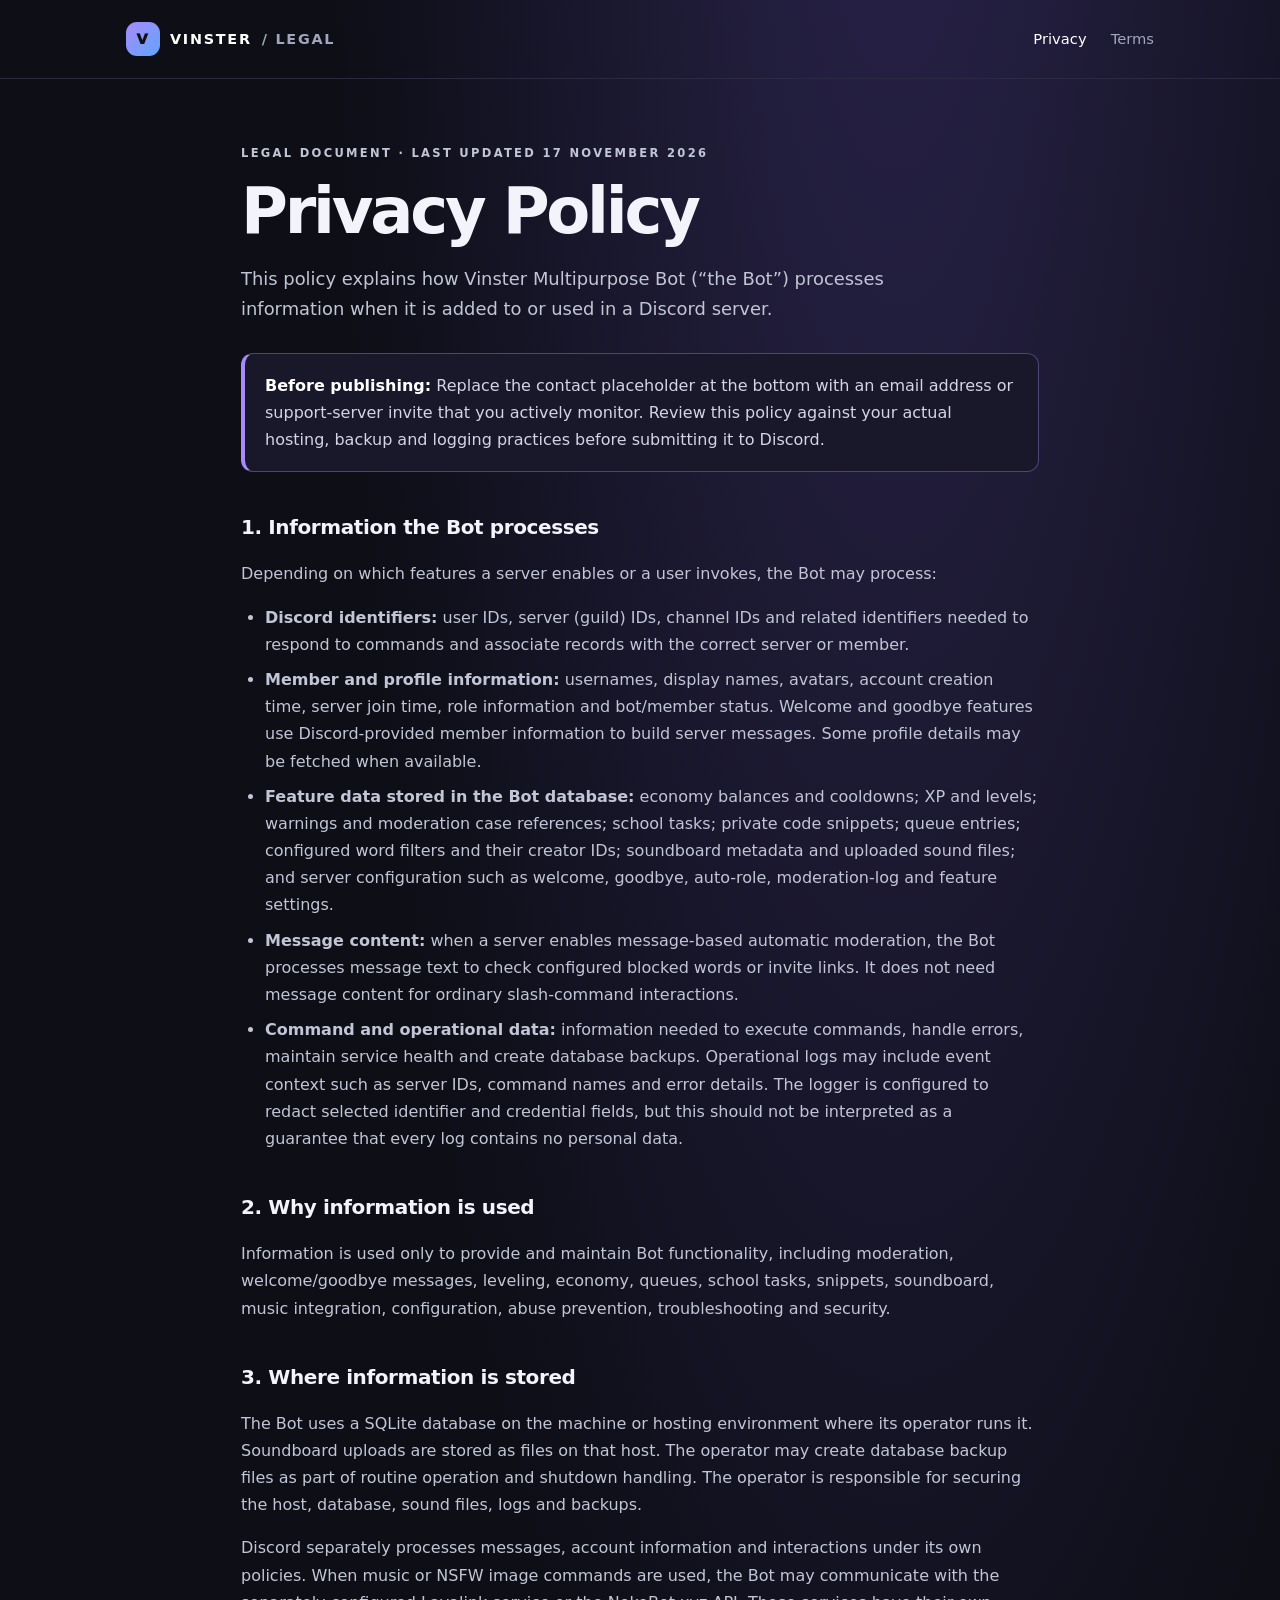
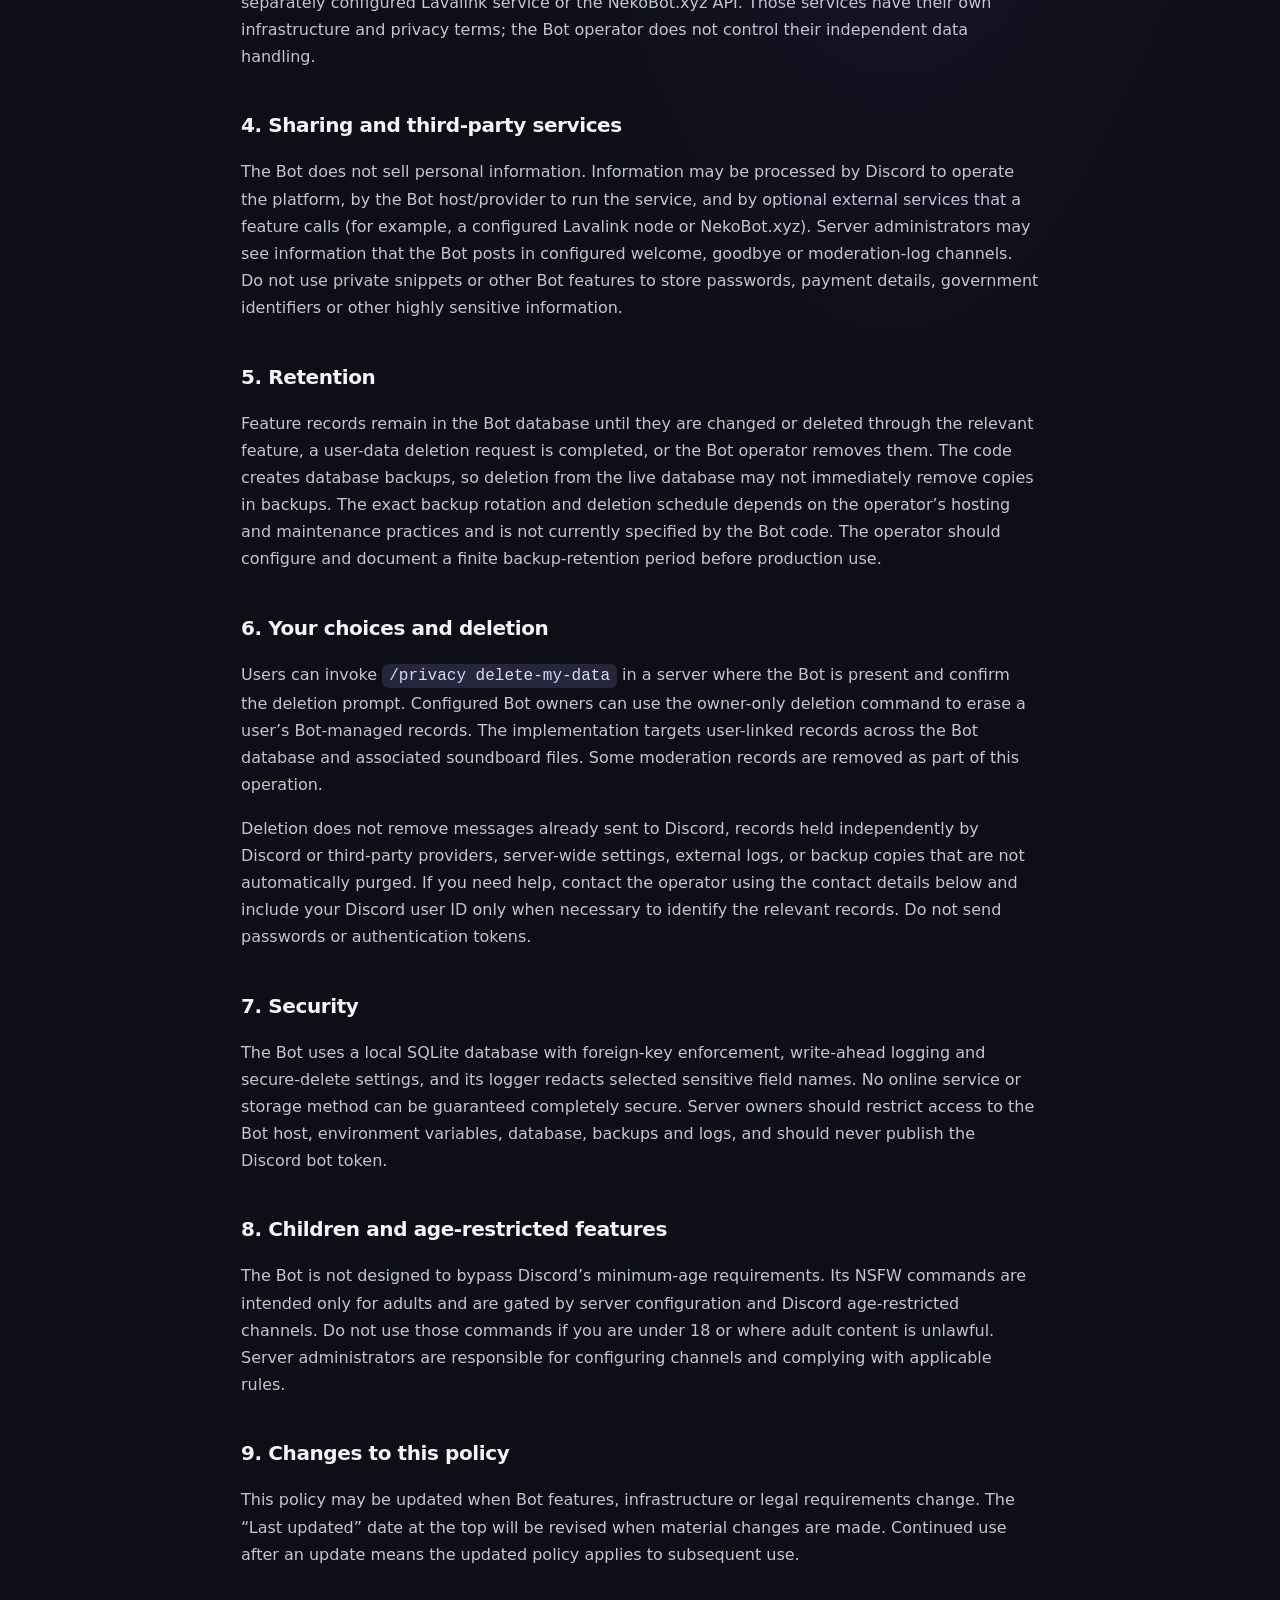
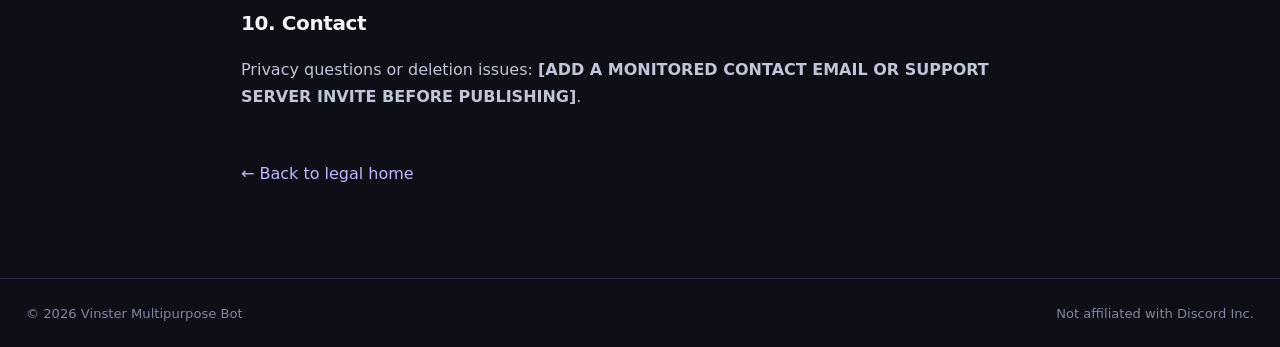
==== privacy.html @ ea8d3229 "Add files via upload" ====
<!doctype html><html lang="en"><head><meta charset="utf-8"><meta name="viewport" content="width=device-width,initial-scale=1"><meta name="theme-color" content="#10111b"><title>Privacy Policy — Vinster Multipurpose Bot</title><link rel="stylesheet" href="styles.css"></head><body>
<header class="top"><nav><a class="brand" href="index.html"><span class="mark">V</span> VINSTER <span class="muted">/ LEGAL</span></a><div class="navlinks"><a class="active" href="privacy.html">Privacy</a><a href="terms.html">Terms</a></div></nav></header>
<main class="document"><p class="eyebrow">LEGAL DOCUMENT · LAST UPDATED 17 NOVEMBER 2026</p><h1>Privacy Policy</h1><p class="lead">This policy explains how Vinster Multipurpose Bot (“the Bot”) processes information when it is added to or used in a Discord server.</p>
<div class="notice"><strong>Before publishing:</strong> Replace the contact placeholder at the bottom with an email address or support-server invite that you actively monitor. Review this policy against your actual hosting, backup and logging practices before submitting it to Discord.</div>
<h2>1. Information the Bot processes</h2><p>Depending on which features a server enables or a user invokes, the Bot may process:</p><ul><li><strong>Discord identifiers:</strong> user IDs, server (guild) IDs, channel IDs and related identifiers needed to respond to commands and associate records with the correct server or member.</li><li><strong>Member and profile information:</strong> usernames, display names, avatars, account creation time, server join time, role information and bot/member status. Welcome and goodbye features use Discord-provided member information to build server messages. Some profile details may be fetched when available.</li><li><strong>Feature data stored in the Bot database:</strong> economy balances and cooldowns; XP and levels; warnings and moderation case references; school tasks; private code snippets; queue entries; configured word filters and their creator IDs; soundboard metadata and uploaded sound files; and server configuration such as welcome, goodbye, auto-role, moderation-log and feature settings.</li><li><strong>Message content:</strong> when a server enables message-based automatic moderation, the Bot processes message text to check configured blocked words or invite links. It does not need message content for ordinary slash-command interactions.</li><li><strong>Command and operational data:</strong> information needed to execute commands, handle errors, maintain service health and create database backups. Operational logs may include event context such as server IDs, command names and error details. The logger is configured to redact selected identifier and credential fields, but this should not be interpreted as a guarantee that every log contains no personal data.</li></ul>
<h2>2. Why information is used</h2><p>Information is used only to provide and maintain Bot functionality, including moderation, welcome/goodbye messages, leveling, economy, queues, school tasks, snippets, soundboard, music integration, configuration, abuse prevention, troubleshooting and security.</p>
<h2>3. Where information is stored</h2><p>The Bot uses a SQLite database on the machine or hosting environment where its operator runs it. Soundboard uploads are stored as files on that host. The operator may create database backup files as part of routine operation and shutdown handling. The operator is responsible for securing the host, database, sound files, logs and backups.</p><p>Discord separately processes messages, account information and interactions under its own policies. When music or NSFW image commands are used, the Bot may communicate with the separately configured Lavalink service or the NekoBot.xyz API. Those services have their own infrastructure and privacy terms; the Bot operator does not control their independent data handling.</p>
<h2>4. Sharing and third-party services</h2><p>The Bot does not sell personal information. Information may be processed by Discord to operate the platform, by the Bot host/provider to run the service, and by optional external services that a feature calls (for example, a configured Lavalink node or NekoBot.xyz). Server administrators may see information that the Bot posts in configured welcome, goodbye or moderation-log channels. Do not use private snippets or other Bot features to store passwords, payment details, government identifiers or other highly sensitive information.</p>
<h2>5. Retention</h2><p>Feature records remain in the Bot database until they are changed or deleted through the relevant feature, a user-data deletion request is completed, or the Bot operator removes them. The code creates database backups, so deletion from the live database may not immediately remove copies in backups. The exact backup rotation and deletion schedule depends on the operator’s hosting and maintenance practices and is not currently specified by the Bot code. The operator should configure and document a finite backup-retention period before production use.</p>
<h2>6. Your choices and deletion</h2><p>Users can invoke <code>/privacy delete-my-data</code> in a server where the Bot is present and confirm the deletion prompt. Configured Bot owners can use the owner-only deletion command to erase a user’s Bot-managed records. The implementation targets user-linked records across the Bot database and associated soundboard files. Some moderation records are removed as part of this operation.</p><p>Deletion does not remove messages already sent to Discord, records held independently by Discord or third-party providers, server-wide settings, external logs, or backup copies that are not automatically purged. If you need help, contact the operator using the contact details below and include your Discord user ID only when necessary to identify the relevant records. Do not send passwords or authentication tokens.</p>
<h2>7. Security</h2><p>The Bot uses a local SQLite database with foreign-key enforcement, write-ahead logging and secure-delete settings, and its logger redacts selected sensitive field names. No online service or storage method can be guaranteed completely secure. Server owners should restrict access to the Bot host, environment variables, database, backups and logs, and should never publish the Discord bot token.</p>
<h2>8. Children and age-restricted features</h2><p>The Bot is not designed to bypass Discord’s minimum-age requirements. Its NSFW commands are intended only for adults and are gated by server configuration and Discord age-restricted channels. Do not use those commands if you are under 18 or where adult content is unlawful. Server administrators are responsible for configuring channels and complying with applicable rules.</p>
<h2>9. Changes to this policy</h2><p>This policy may be updated when Bot features, infrastructure or legal requirements change. The “Last updated” date at the top will be revised when material changes are made. Continued use after an update means the updated policy applies to subsequent use.</p>
<h2>10. Contact</h2><p>Privacy questions or deletion issues: <strong>[ADD A MONITORED CONTACT EMAIL OR SUPPORT SERVER INVITE BEFORE PUBLISHING]</strong>.</p>
<p class="back"><a href="index.html">← Back to legal home</a></p></main><footer><span>© 2026 Vinster Multipurpose Bot</span><span>Not affiliated with Discord Inc.</span></footer></body></html>
---- styles.css ----
:root{color-scheme:dark;--bg:#0d0e16;--panel:#151725;--line:#292c40;--text:#f3f4fb;--muted:#a2a6bc;--accent:#a78bfa;--accent2:#60a5fa}*{box-sizing:border-box}body{margin:0;background:radial-gradient(ellipse at 70% -10%,#29234b 0,transparent 45%),var(--bg);color:var(--text);font:16px/1.7 Inter,ui-sans-serif,system-ui,-apple-system,Segoe UI,sans-serif}a{color:#c4b5fd;text-decoration:none}a:hover{color:#fff}nav{max-width:1080px;margin:auto;padding:22px 26px;display:flex;align-items:center;justify-content:space-between}.brand{font-weight:900;letter-spacing:.12em;color:#fff;font-size:.9rem;display:flex;align-items:center;gap:10px}.mark{display:grid;place-items:center;width:34px;height:34px;border-radius:11px;background:linear-gradient(135deg,var(--accent),var(--accent2));color:#111;font-weight:950}.muted{color:var(--muted)}.navlinks{display:flex;gap:24px;font-size:.92rem}.navlinks a{color:var(--muted)}.navlinks a:hover,.navlinks .active{color:#fff}.hero{min-height:490px;border-bottom:1px solid var(--line)}.hero-content{max-width:1080px;margin:0 auto;padding:85px 26px 100px}.eyebrow{font-size:.72rem;font-weight:800;letter-spacing:.2em;color:var(--accent);text-transform:uppercase}.hero h1{font-size:clamp(3rem,7vw,5.7rem);line-height:1.02;letter-spacing:-.06em;margin:18px 0}.hero h1 span{background:linear-gradient(90deg,#c4b5fd,#7dd3fc);background-clip:text;color:transparent}.lead{font-size:1.12rem;color:#b9bdd0;max-width:720px}.actions{display:flex;gap:12px;flex-wrap:wrap;margin-top:30px}.button{padding:12px 18px;border-radius:12px;font-weight:750}.primary{background:linear-gradient(110deg,#a78bfa,#60a5fa);color:#111}.secondary{border:1px solid #454861;color:#f3f4fb}.cards{max-width:1080px;margin:55px auto 90px;padding:0 26px;display:grid;grid-template-columns:repeat(2,minmax(0,1fr));gap:18px}.card{padding:28px;border:1px solid var(--line);border-radius:20px;background:linear-gradient(145deg,#191b2c,#121420);color:var(--text);transition:transform .2s,border-color .2s}.card:hover{transform:translateY(-3px);border-color:#7770b8}.icon{font-size:2rem;color:var(--accent)}.card h2{margin:10px 0 4px}.card p{color:var(--muted);min-height:76px}.card span{font-weight:750;color:#c4b5fd}.top{border-bottom:1px solid var(--line)}.document{max-width:850px;margin:65px auto 90px;padding:0 26px}.document h1{font-size:clamp(2.5rem,6vw,4rem);letter-spacing:-.05em;line-height:1.1;margin:12px 0 18px}.document h2{font-size:1.25rem;margin:38px 0 8px;letter-spacing:-.02em}.document p,.document li{color:#c2c5d5}.document ul{padding-left:24px}.document li{margin:8px 0}.notice{margin:28px 0;padding:18px 20px;border:1px solid #4b4675;border-left:4px solid var(--accent);border-radius:12px;background:#19182a;color:#d5d3e6}.notice strong{color:#fff}.document code{background:#25263a;padding:3px 7px;border-radius:6px;color:#ddd6fe}.back{margin-top:50px}footer{border-top:1px solid var(--line);padding:24px 26px;display:flex;justify-content:space-between;gap:12px;flex-wrap:wrap;color:#81869d;font-size:.82rem;max-width:100%} @media(max-width:650px){.cards{grid-template-columns:1fr}.hero-content{padding-top:65px}.card p{min-height:0}.navlinks{gap:14px}}
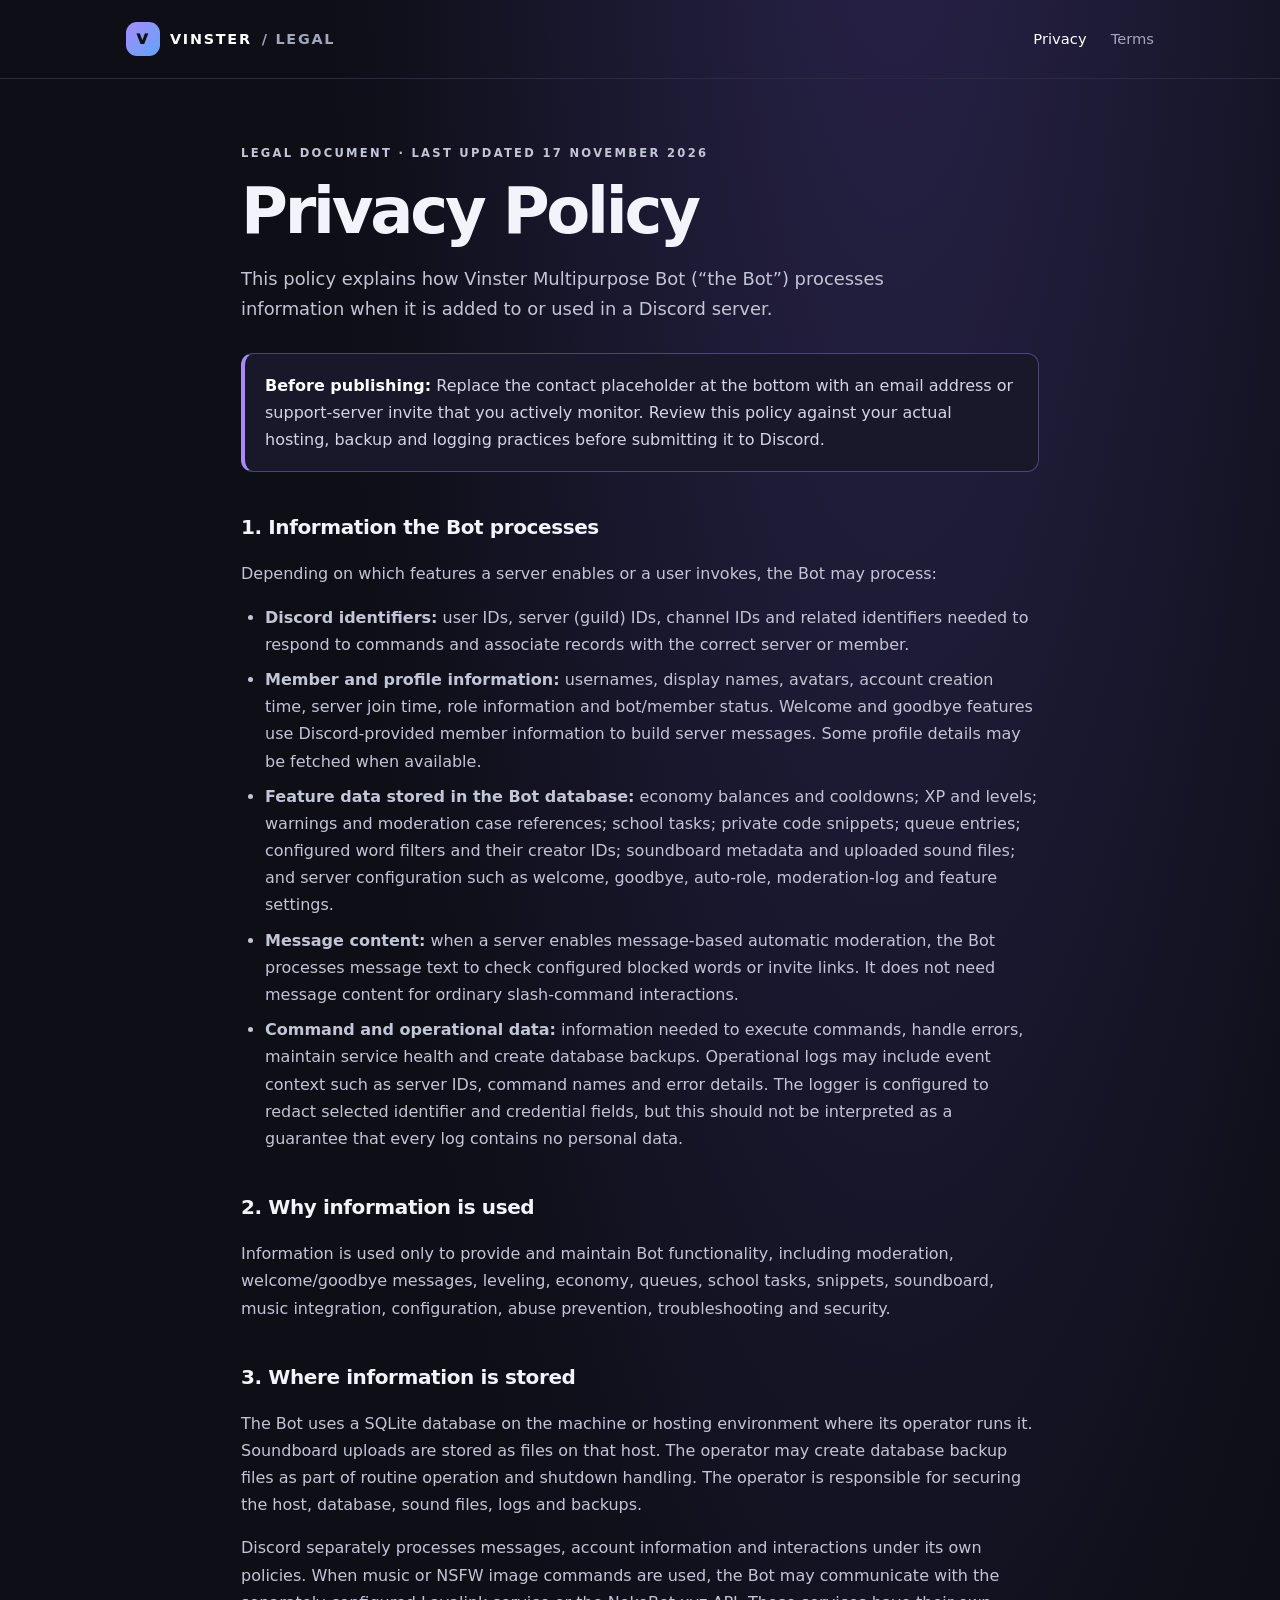
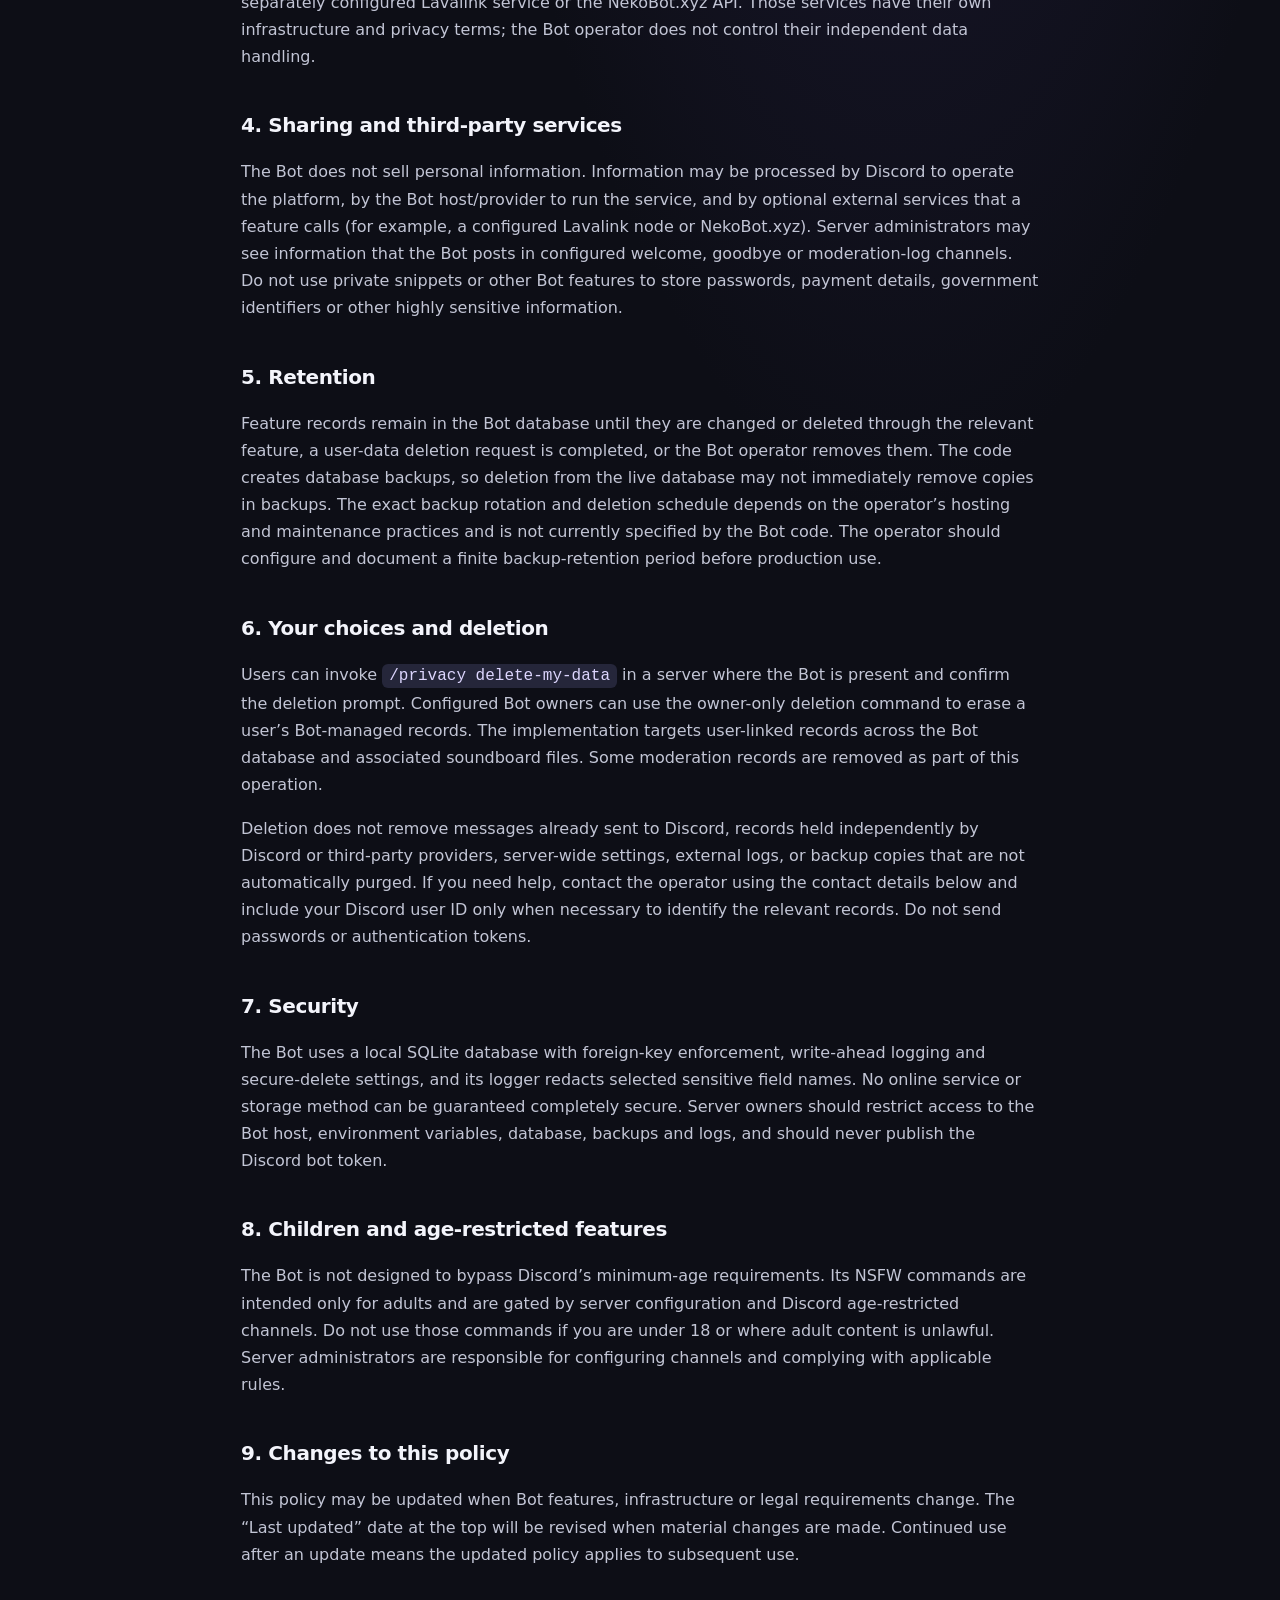
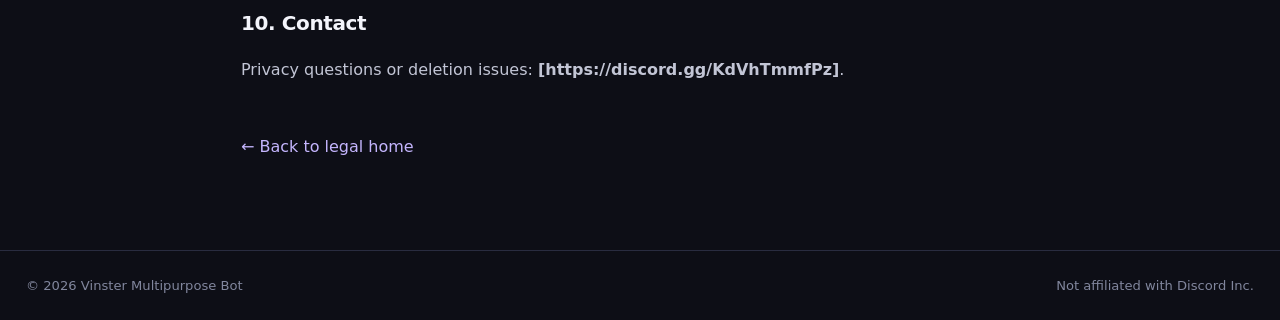
==== commit 6853db03: "Update contact information in privacy policy" ====
--- a/privacy.html
+++ b/privacy.html
@@ -11,5 +11,5 @@
 <h2>7. Security</h2><p>The Bot uses a local SQLite database with foreign-key enforcement, write-ahead logging and secure-delete settings, and its logger redacts selected sensitive field names. No online service or storage method can be guaranteed completely secure. Server owners should restrict access to the Bot host, environment variables, database, backups and logs, and should never publish the Discord bot token.</p>
 <h2>8. Children and age-restricted features</h2><p>The Bot is not designed to bypass Discord’s minimum-age requirements. Its NSFW commands are intended only for adults and are gated by server configuration and Discord age-restricted channels. Do not use those commands if you are under 18 or where adult content is unlawful. Server administrators are responsible for configuring channels and complying with applicable rules.</p>
 <h2>9. Changes to this policy</h2><p>This policy may be updated when Bot features, infrastructure or legal requirements change. The “Last updated” date at the top will be revised when material changes are made. Continued use after an update means the updated policy applies to subsequent use.</p>
-<h2>10. Contact</h2><p>Privacy questions or deletion issues: <strong>[ADD A MONITORED CONTACT EMAIL OR SUPPORT SERVER INVITE BEFORE PUBLISHING]</strong>.</p>
+<h2>10. Contact</h2><p>Privacy questions or deletion issues: <strong>[https://discord.gg/KdVhTmmfPz]</strong>.</p>
 <p class="back"><a href="index.html">← Back to legal home</a></p></main><footer><span>© 2026 Vinster Multipurpose Bot</span><span>Not affiliated with Discord Inc.</span></footer></body></html>
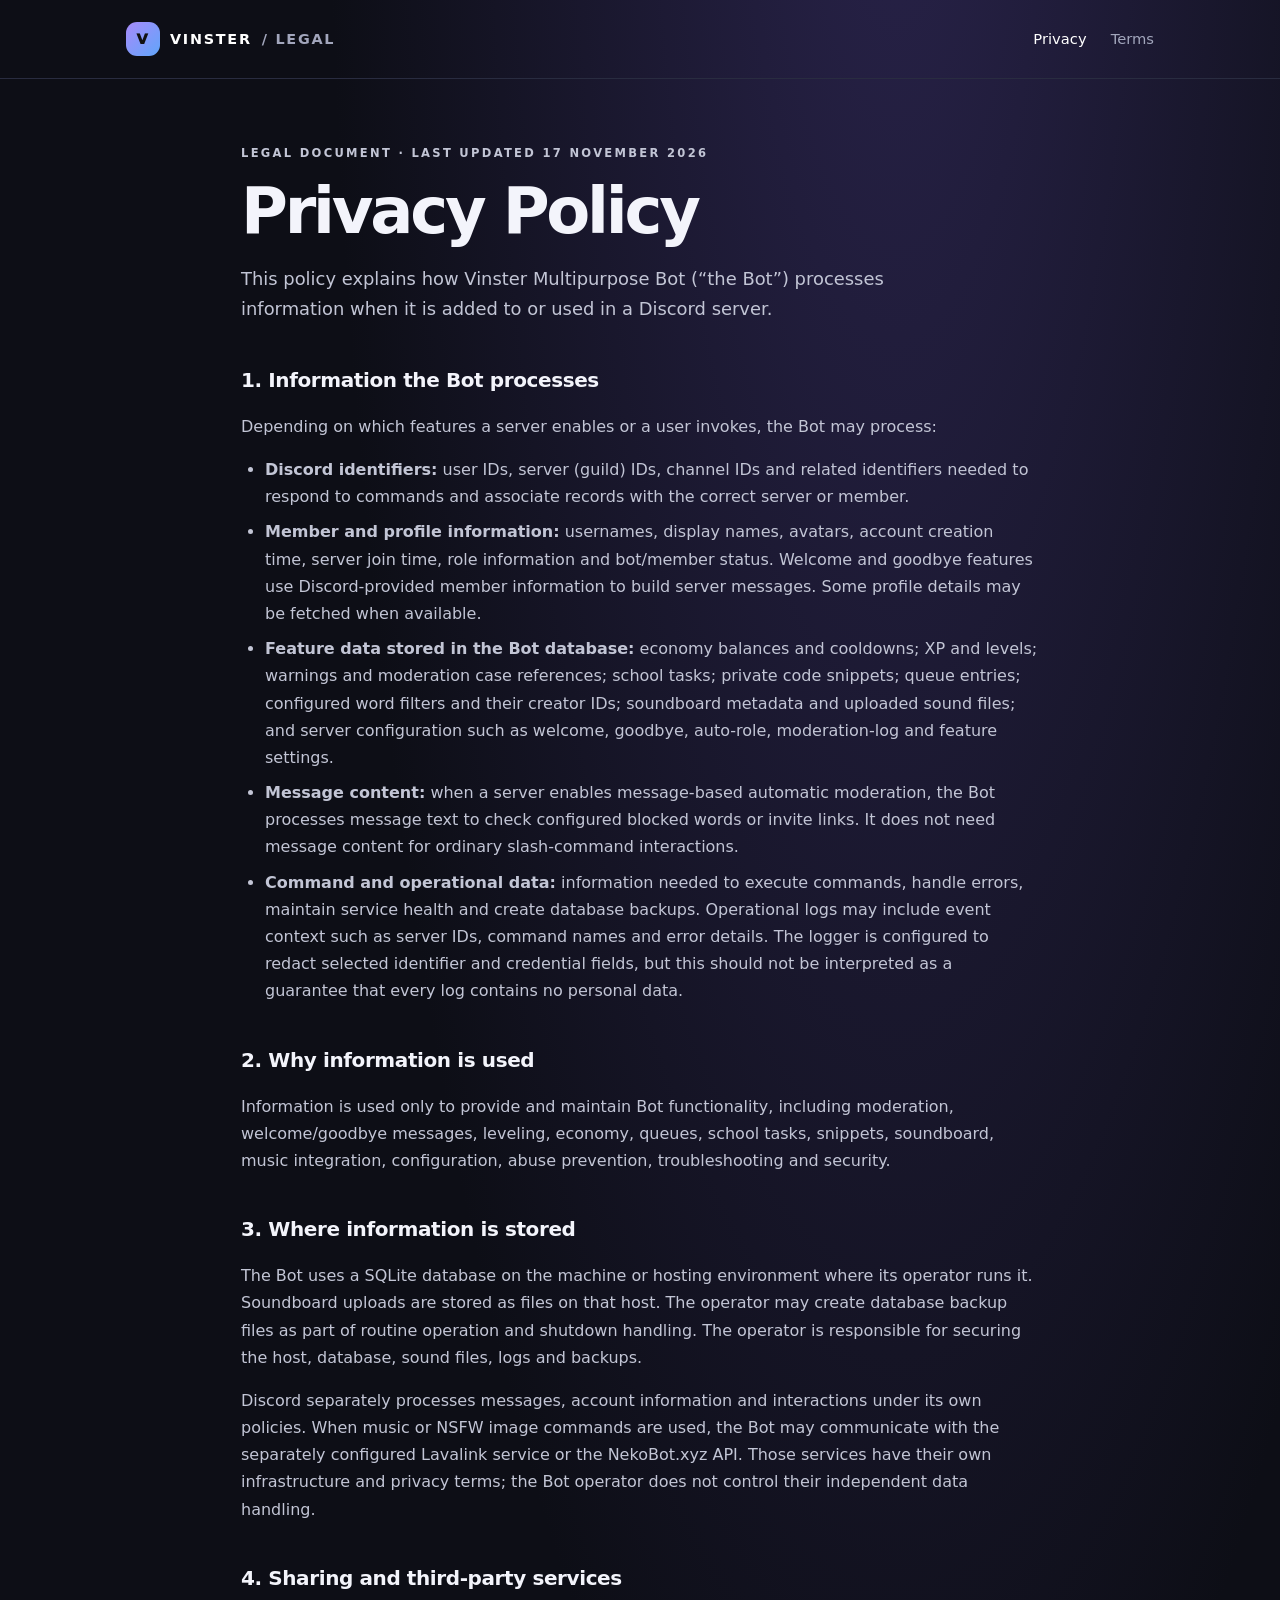
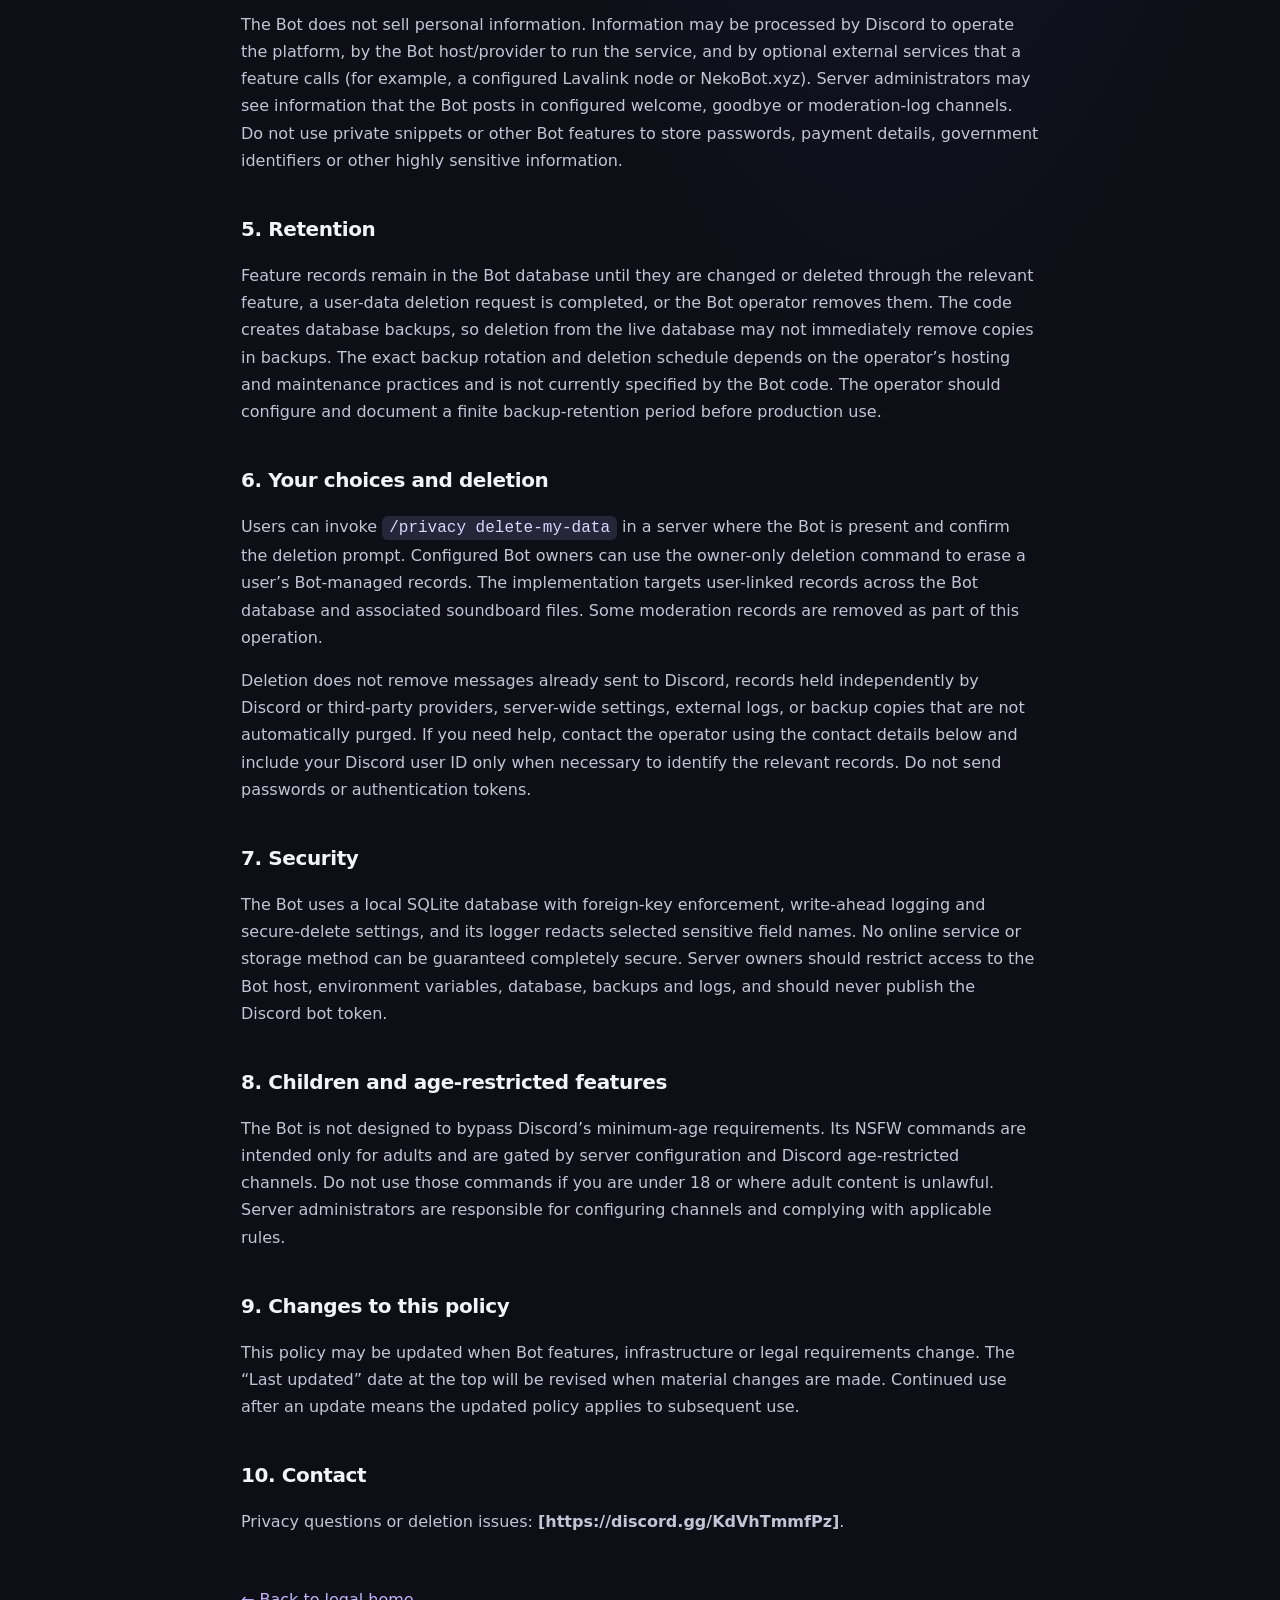
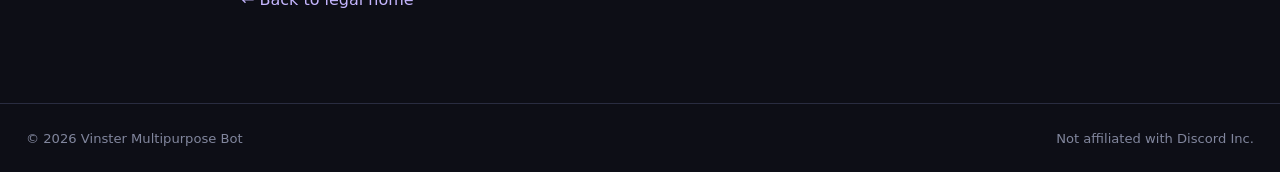
==== commit 09bc0c7e: "Update privacy.html" ====
--- a/privacy.html
+++ b/privacy.html
@@ -1,7 +1,7 @@
 <!doctype html><html lang="en"><head><meta charset="utf-8"><meta name="viewport" content="width=device-width,initial-scale=1"><meta name="theme-color" content="#10111b"><title>Privacy Policy — Vinster Multipurpose Bot</title><link rel="stylesheet" href="styles.css"></head><body>
 <header class="top"><nav><a class="brand" href="index.html"><span class="mark">V</span> VINSTER <span class="muted">/ LEGAL</span></a><div class="navlinks"><a class="active" href="privacy.html">Privacy</a><a href="terms.html">Terms</a></div></nav></header>
 <main class="document"><p class="eyebrow">LEGAL DOCUMENT · LAST UPDATED 17 NOVEMBER 2026</p><h1>Privacy Policy</h1><p class="lead">This policy explains how Vinster Multipurpose Bot (“the Bot”) processes information when it is added to or used in a Discord server.</p>
-<div class="notice"><strong>Before publishing:</strong> Replace the contact placeholder at the bottom with an email address or support-server invite that you actively monitor. Review this policy against your actual hosting, backup and logging practices before submitting it to Discord.</div>
+
 <h2>1. Information the Bot processes</h2><p>Depending on which features a server enables or a user invokes, the Bot may process:</p><ul><li><strong>Discord identifiers:</strong> user IDs, server (guild) IDs, channel IDs and related identifiers needed to respond to commands and associate records with the correct server or member.</li><li><strong>Member and profile information:</strong> usernames, display names, avatars, account creation time, server join time, role information and bot/member status. Welcome and goodbye features use Discord-provided member information to build server messages. Some profile details may be fetched when available.</li><li><strong>Feature data stored in the Bot database:</strong> economy balances and cooldowns; XP and levels; warnings and moderation case references; school tasks; private code snippets; queue entries; configured word filters and their creator IDs; soundboard metadata and uploaded sound files; and server configuration such as welcome, goodbye, auto-role, moderation-log and feature settings.</li><li><strong>Message content:</strong> when a server enables message-based automatic moderation, the Bot processes message text to check configured blocked words or invite links. It does not need message content for ordinary slash-command interactions.</li><li><strong>Command and operational data:</strong> information needed to execute commands, handle errors, maintain service health and create database backups. Operational logs may include event context such as server IDs, command names and error details. The logger is configured to redact selected identifier and credential fields, but this should not be interpreted as a guarantee that every log contains no personal data.</li></ul>
 <h2>2. Why information is used</h2><p>Information is used only to provide and maintain Bot functionality, including moderation, welcome/goodbye messages, leveling, economy, queues, school tasks, snippets, soundboard, music integration, configuration, abuse prevention, troubleshooting and security.</p>
 <h2>3. Where information is stored</h2><p>The Bot uses a SQLite database on the machine or hosting environment where its operator runs it. Soundboard uploads are stored as files on that host. The operator may create database backup files as part of routine operation and shutdown handling. The operator is responsible for securing the host, database, sound files, logs and backups.</p><p>Discord separately processes messages, account information and interactions under its own policies. When music or NSFW image commands are used, the Bot may communicate with the separately configured Lavalink service or the NekoBot.xyz API. Those services have their own infrastructure and privacy terms; the Bot operator does not control their independent data handling.</p>
